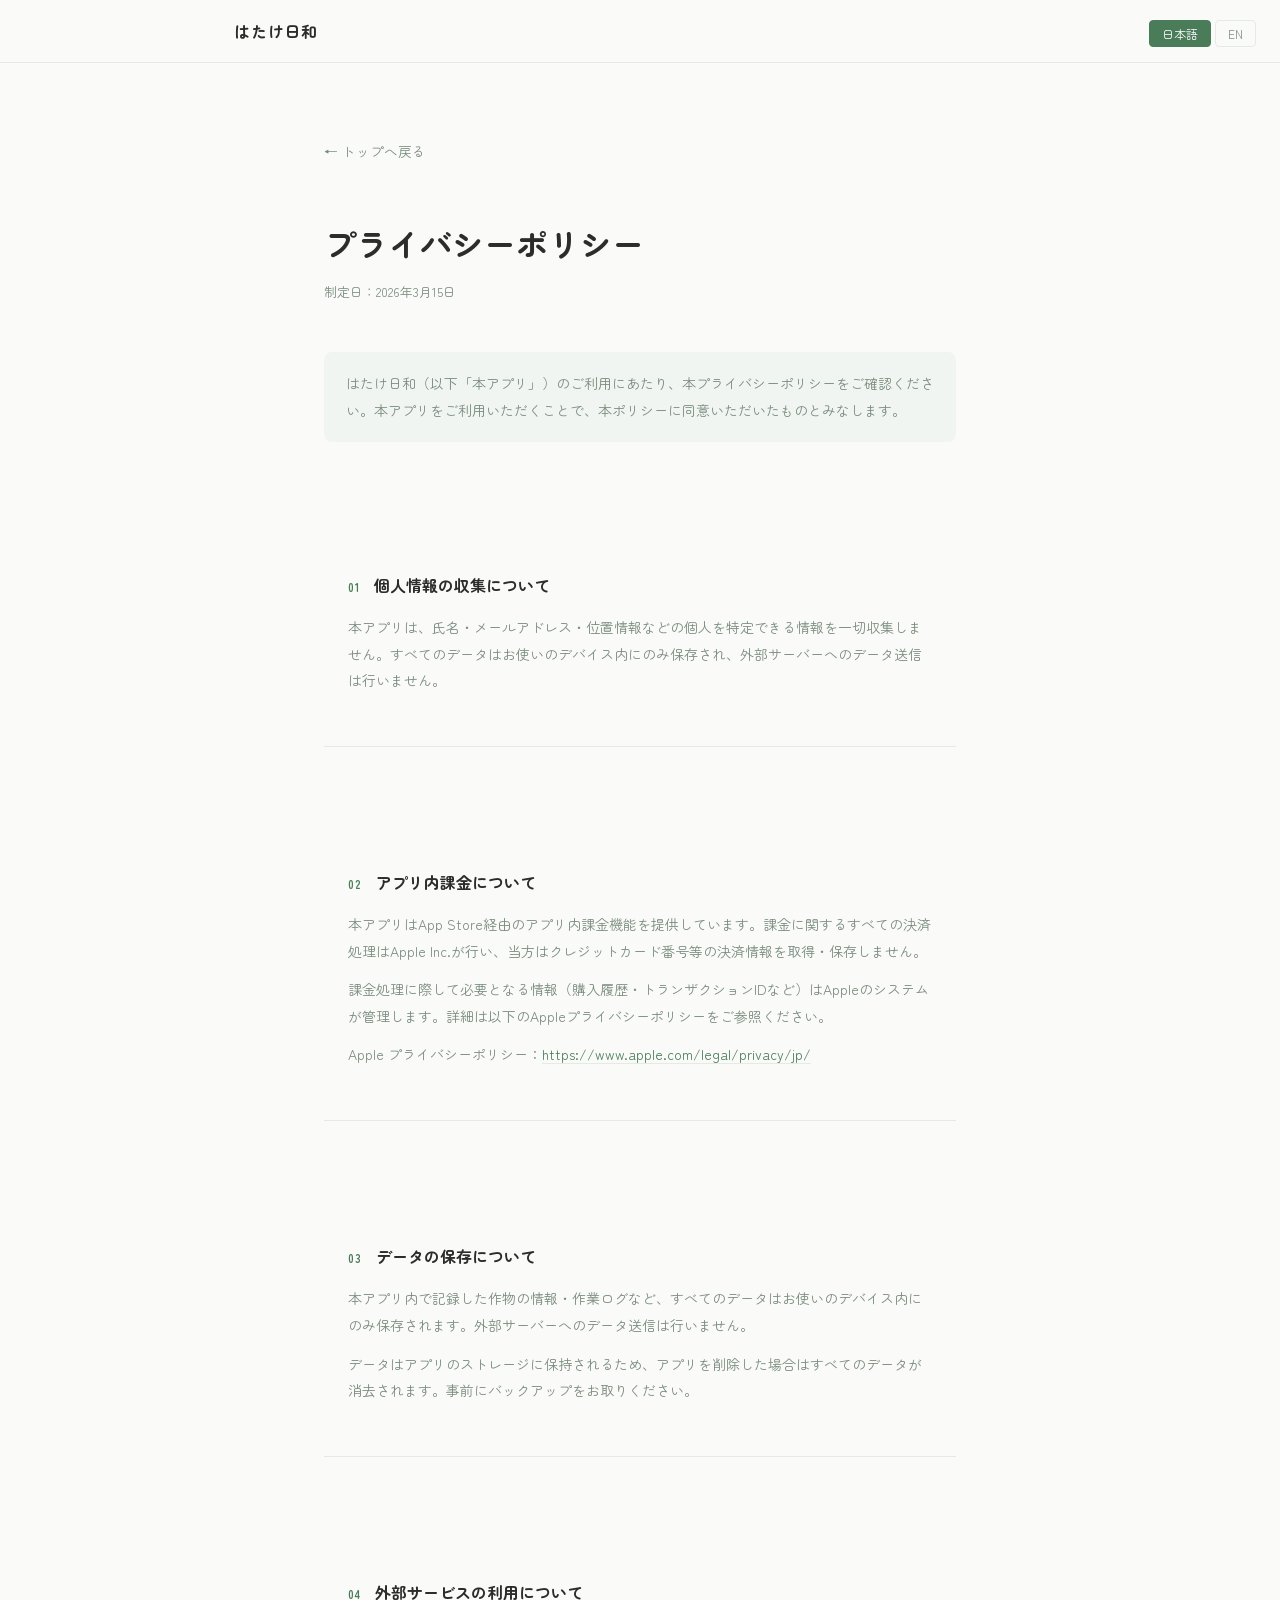
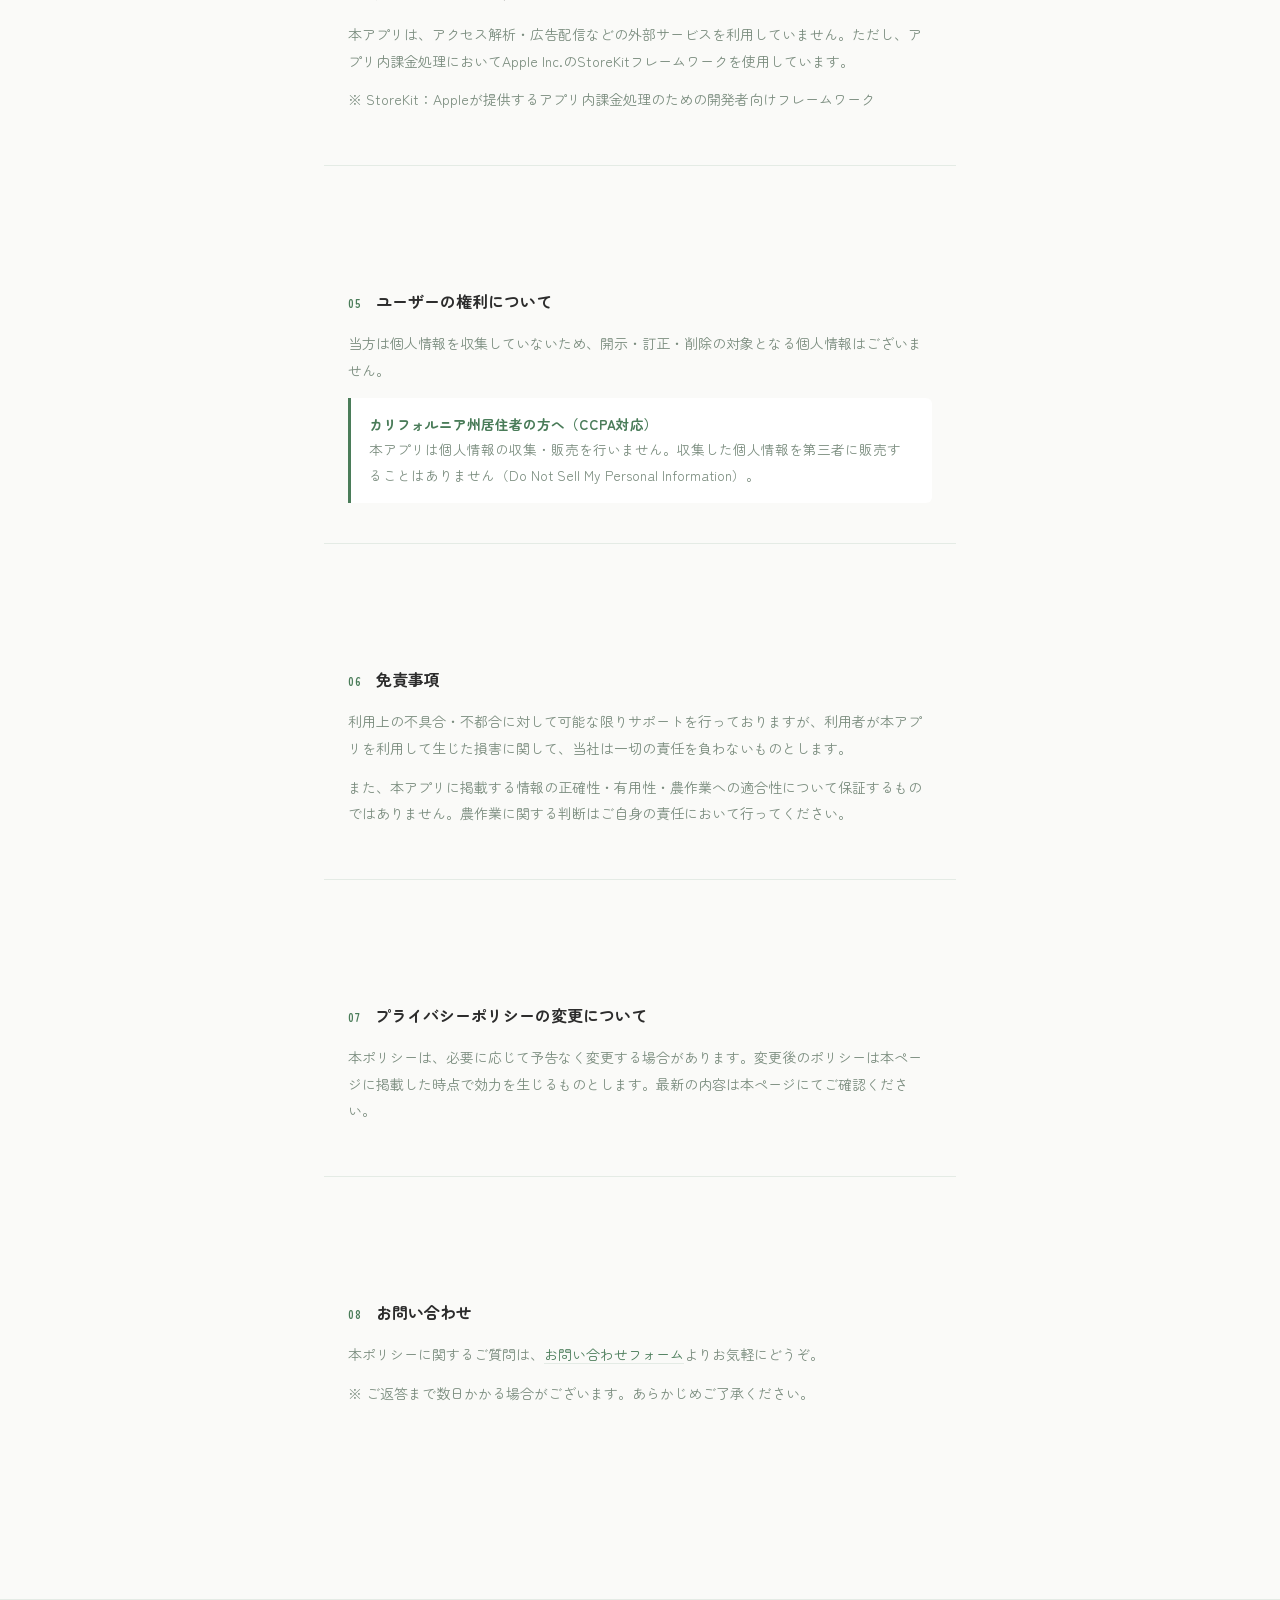
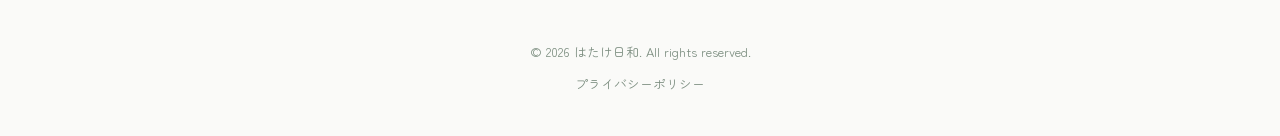
==== privacy.html @ 40521d2a "機能紹介セクションのラベルをFeaturesに変更、サイト全体リニューアル Co-Authored-By: Claude Sonnet 4.6 <noreply@anthropic.com>" ====
<!DOCTYPE html>
<html lang="ja">
<head>
  <meta charset="UTF-8">
  <meta name="viewport" content="width=device-width, initial-scale=1.0">
  <title>プライバシーポリシー — はたけ日和</title>
  <link rel="preconnect" href="https://fonts.googleapis.com">
  <link href="https://fonts.googleapis.com/css2?family=Zen+Maru+Gothic:wght@400;500;700&display=swap" rel="stylesheet">
  <link rel="stylesheet" href="src/style.css">
  <style>
    .privacy-container {
      max-width: 680px;
      margin: 0 auto;
      padding: 72px 24px 100px;
    }
    .privacy-back {
      display: inline-block;
      font-size: 0.85rem;
      color: var(--text-sub);
      text-decoration: none;
      margin-bottom: 48px;
      transition: color 0.2s;
    }
    .privacy-back:hover { color: var(--green); }
    .privacy-container h1 {
      font-size: clamp(1.5rem, 4vw, 2rem);
      font-weight: 700;
      color: var(--text-main);
      margin-bottom: 6px;
    }
    .privacy-date {
      font-size: 0.8rem;
      color: var(--text-sub);
      margin-bottom: 48px;
    }
    .intro-box {
      background: var(--green-pale);
      border-radius: 8px;
      padding: 18px 22px;
      font-size: 0.875rem;
      color: var(--text-sub);
      margin-bottom: 48px;
      line-height: 1.9;
    }
    .policy-section {
      margin-bottom: 40px;
      padding-bottom: 40px;
      border-bottom: 1px solid var(--border);
      opacity: 0;
      transform: translateY(12px);
      transition: opacity 0.4s ease, transform 0.4s ease;
    }
    .policy-section.visible {
      opacity: 1;
      transform: translateY(0);
    }
    .policy-section:last-child { border-bottom: none; }
    .section-header {
      display: flex;
      align-items: baseline;
      gap: 14px;
      margin-bottom: 14px;
    }
    .section-number {
      font-size: 0.7rem;
      font-weight: 700;
      letter-spacing: 0.1em;
      color: var(--green);
      flex-shrink: 0;
    }
    .section-heading {
      font-size: 1rem;
      font-weight: 700;
      color: var(--text-main);
    }
    .section-body p {
      font-size: 0.875rem;
      color: var(--text-sub);
      line-height: 1.9;
      margin-bottom: 12px;
    }
    .section-body p:last-child { margin-bottom: 0; }
    .note {
      font-size: 0.8rem;
      color: var(--text-sub);
      margin-top: 6px;
    }
    .ext-link {
      color: var(--green);
      text-decoration: underline;
      text-decoration-color: var(--border);
      text-underline-offset: 3px;
      word-break: break-all;
      transition: text-decoration-color 0.2s;
    }
    .ext-link:hover { text-decoration-color: var(--green); }
    .highlight-box {
      background: white;
      border-left: 3px solid var(--green);
      border-radius: 0 6px 6px 0;
      padding: 14px 18px;
      margin-top: 14px;
      font-size: 0.85rem;
      color: var(--text-sub);
      line-height: 1.9;
    }
    .highlight-box strong { color: var(--green); }
  </style>
</head>
<body class="lang-ja">

  <!-- 言語切替 -->
  <div class="lang-switcher">
    <button class="lang-btn active" onclick="setLang('ja')">日本語</button>
    <button class="lang-btn" onclick="setLang('en')">EN</button>
  </div>

  <!-- ナビゲーション -->
  <nav>
    <div class="nav-inner">
      <a href="index.html" class="nav-logo">はたけ日和</a>
    </div>
  </nav>

  <div class="privacy-container">
    <a href="index.html" class="privacy-back">
      <span class="ja">← トップへ戻る</span>
      <span class="en">← Back to Top</span>
    </a>

    <h1>
      <span class="ja">プライバシーポリシー</span>
      <span class="en">Privacy Policy</span>
    </h1>
    <p class="privacy-date">
      <span class="ja">制定日：2026年3月15日</span>
      <span class="en">Effective: March 15, 2026</span>
    </p>

    <div class="intro-box">
      <span class="ja">はたけ日和（以下「本アプリ」）のご利用にあたり、本プライバシーポリシーをご確認ください。本アプリをご利用いただくことで、本ポリシーに同意いただいたものとみなします。</span>
      <span class="en">Please read this Privacy Policy carefully before using Hatake Biyori ("the App"). By using the App, you agree to the terms of this Policy.</span>
    </div>

    <section class="policy-section">
      <div class="section-header">
        <span class="section-number">01</span>
        <h2 class="section-heading">
          <span class="ja">個人情報の収集について</span>
          <span class="en">Collection of Personal Information</span>
        </h2>
      </div>
      <div class="section-body">
        <p class="ja">本アプリは、氏名・メールアドレス・位置情報などの個人を特定できる情報を一切収集しません。すべてのデータはお使いのデバイス内にのみ保存され、外部サーバーへのデータ送信は行いません。</p>
        <p class="en">The App does not collect any personally identifiable information, including but not limited to your name, email address, or location data. All data you enter is stored solely on your device and is never transmitted to external servers.</p>
      </div>
    </section>

    <section class="policy-section">
      <div class="section-header">
        <span class="section-number">02</span>
        <h2 class="section-heading">
          <span class="ja">アプリ内課金について</span>
          <span class="en">In-App Purchases</span>
        </h2>
      </div>
      <div class="section-body">
        <p class="ja">本アプリはApp Store経由のアプリ内課金機能を提供しています。課金に関するすべての決済処理はApple Inc.が行い、当方はクレジットカード番号等の決済情報を取得・保存しません。</p>
        <p class="en">The App offers in-app purchases processed exclusively through Apple Inc. via the App Store. We do not collect, access, or store any payment information such as credit card numbers.</p>
        <p class="ja">課金処理に際して必要となる情報（購入履歴・トランザクションIDなど）はAppleのシステムが管理します。詳細は以下のAppleプライバシーポリシーをご参照ください。</p>
        <p class="en">All purchase data (e.g., purchase history, transaction IDs) is managed by Apple's systems. For more information, please refer to Apple's Privacy Policy:</p>
        <p class="note ja">Apple プライバシーポリシー：<a class="ext-link" href="https://www.apple.com/legal/privacy/jp/" target="_blank" rel="noopener noreferrer">https://www.apple.com/legal/privacy/jp/</a></p>
        <p class="note en"><a class="ext-link" href="https://www.apple.com/legal/privacy/en-ww/" target="_blank" rel="noopener noreferrer">https://www.apple.com/legal/privacy/en-ww/</a></p>
      </div>
    </section>

    <section class="policy-section">
      <div class="section-header">
        <span class="section-number">03</span>
        <h2 class="section-heading">
          <span class="ja">データの保存について</span>
          <span class="en">Data Storage</span>
        </h2>
      </div>
      <div class="section-body">
        <p class="ja">本アプリ内で記録した作物の情報・作業ログなど、すべてのデータはお使いのデバイス内にのみ保存されます。外部サーバーへのデータ送信は行いません。</p>
        <p class="en">All data recorded within the App, including crop information and work logs, is stored locally on your device only. No data is transmitted to or stored on external servers.</p>
        <p class="ja">データはアプリのストレージに保持されるため、アプリを削除した場合はすべてのデータが消去されます。事前にバックアップをお取りください。</p>
        <p class="en">Please note that uninstalling the App will permanently delete all stored data. We recommend backing up your data before uninstalling.</p>
      </div>
    </section>

    <section class="policy-section">
      <div class="section-header">
        <span class="section-number">04</span>
        <h2 class="section-heading">
          <span class="ja">外部サービスの利用について</span>
          <span class="en">Third-Party Services</span>
        </h2>
      </div>
      <div class="section-body">
        <p class="ja">本アプリは、アクセス解析・広告配信などの外部サービスを利用していません。ただし、アプリ内課金処理においてApple Inc.のStoreKitフレームワークを使用しています。</p>
        <p class="en">The App does not use any third-party analytics or advertising services. The App uses Apple's StoreKit framework solely for processing in-app purchases.</p>
        <p class="note ja">※ StoreKit：Appleが提供するアプリ内課金処理のための開発者向けフレームワーク</p>
        <p class="note en">* StoreKit: Apple's developer framework for handling in-app purchase transactions.</p>
      </div>
    </section>

    <section class="policy-section">
      <div class="section-header">
        <span class="section-number">05</span>
        <h2 class="section-heading">
          <span class="ja">ユーザーの権利について</span>
          <span class="en">Your Rights</span>
        </h2>
      </div>
      <div class="section-body">
        <p class="ja">当方は個人情報を収集していないため、開示・訂正・削除の対象となる個人情報はございません。</p>
        <p class="en">Since the App does not collect personal information, there is no personal data subject to access, correction, or deletion requests.</p>
        <div class="highlight-box">
          <strong class="ja">カリフォルニア州居住者の方へ（CCPA対応）</strong>
          <strong class="en">For California Residents (CCPA)</strong><br>
          <span class="ja">本アプリは個人情報の収集・販売を行いません。収集した個人情報を第三者に販売することはありません（Do Not Sell My Personal Information）。</span>
          <span class="en">The App does not collect or sell personal information. We do not sell your personal information to third parties (Do Not Sell My Personal Information).</span>
        </div>
      </div>
    </section>

    <section class="policy-section">
      <div class="section-header">
        <span class="section-number">06</span>
        <h2 class="section-heading">
          <span class="ja">免責事項</span>
          <span class="en">Disclaimer</span>
        </h2>
      </div>
      <div class="section-body">
        <p class="ja">利用上の不具合・不都合に対して可能な限りサポートを行っておりますが、利用者が本アプリを利用して生じた損害に関して、当社は一切の責任を負わないものとします。</p>
        <p class="en">While we strive to support users in resolving any issues or inconveniences with the App, we shall not be held liable for any damages arising from your use of the App.</p>
        <p class="ja">また、本アプリに掲載する情報の正確性・有用性・農作業への適合性について保証するものではありません。農作業に関する判断はご自身の責任において行ってください。</p>
        <p class="en">We make no warranties regarding the accuracy, usefulness, or suitability of the information provided in the App for agricultural purposes. All decisions regarding farm work should be made at your own discretion and responsibility.</p>
      </div>
    </section>

    <section class="policy-section">
      <div class="section-header">
        <span class="section-number">07</span>
        <h2 class="section-heading">
          <span class="ja">プライバシーポリシーの変更について</span>
          <span class="en">Changes to This Policy</span>
        </h2>
      </div>
      <div class="section-body">
        <p class="ja">本ポリシーは、必要に応じて予告なく変更する場合があります。変更後のポリシーは本ページに掲載した時点で効力を生じるものとします。最新の内容は本ページにてご確認ください。</p>
        <p class="en">We may update this Policy at any time without prior notice. Any changes will take effect upon posting to this page. We encourage you to review this page periodically for the latest information.</p>
      </div>
    </section>

    <section class="policy-section">
      <div class="section-header">
        <span class="section-number">08</span>
        <h2 class="section-heading">
          <span class="ja">お問い合わせ</span>
          <span class="en">Contact Us</span>
        </h2>
      </div>
      <div class="section-body">
        <p class="ja">本ポリシーに関するご質問は、<a class="ext-link" href="https://docs.google.com/forms/d/e/1FAIpQLSd4yqI40snKycwmUbcqbCMmJKkTAy4T33C1d7pGYX413HEjDw/viewform?usp=header" target="_blank" rel="noopener noreferrer">お問い合わせフォーム</a>よりお気軽にどうぞ。</p>
        <p class="en">If you have any questions about this Policy, please feel free to reach out via our <a class="ext-link" href="https://docs.google.com/forms/d/e/1FAIpQLSd4yqI40snKycwmUbcqbCMmJKkTAy4T33C1d7pGYX413HEjDw/viewform?usp=header" target="_blank" rel="noopener noreferrer">contact form</a>.</p>
        <p class="note ja">※ ご返答まで数日かかる場合がございます。あらかじめご了承ください。</p>
        <p class="note en">* Please note that it may take a few days to respond to your inquiry.</p>
      </div>
    </section>
  </div>

  <!-- フッター -->
  <footer>
    <p>© 2026 はたけ日和. All rights reserved.</p>
    <p style="margin-top: 8px;"><a href="privacy.html" class="footer-link">プライバシーポリシー</a></p>
  </footer>

  <script src="src/script.js"></script>
  <script>
    const observer = new IntersectionObserver((entries) => {
      entries.forEach(entry => {
        if (entry.isIntersecting) {
          entry.target.classList.add('visible');
          observer.unobserve(entry.target);
        }
      });
    }, { threshold: 0.1 });
    document.querySelectorAll('.policy-section').forEach(s => observer.observe(s));
  </script>

</body>
</html>
---- src/style.css ----
/* ===== CSS変数 ===== */
:root {
  --green:      #4a7c59;
  --green-pale: #f0f5f1;
  --cream:      #fafaf8;
  --text-main:  #2c2c2c;
  --text-sub:   #7a8c7e;
  --border:     #e4ebe5;
}

/* ===== リセット・ベース ===== */
*, *::before, *::after { box-sizing: border-box; margin: 0; padding: 0; }
html { scroll-behavior: smooth; }
body {
  font-family: 'Zen Maru Gothic', sans-serif;
  background: var(--cream);
  color: var(--text-main);
  line-height: 1.9;
}

/* ===== 言語切替ボタン ===== */
.lang-switcher {
  position: fixed;
  top: 20px; right: 24px;
  z-index: 100;
  display: flex;
  gap: 4px;
}
.lang-btn {
  padding: 4px 12px;
  border-radius: 4px;
  border: 1px solid var(--border);
  background: var(--cream);
  color: var(--text-sub);
  font-size: 0.75rem;
  font-family: 'Zen Maru Gothic', sans-serif;
  cursor: pointer;
  transition: all 0.2s;
}
.lang-btn.active, .lang-btn:hover {
  background: var(--green);
  border-color: var(--green);
  color: white;
}

/* ===== ナビゲーション ===== */
nav {
  position: sticky;
  top: 0;
  background: rgba(250,250,248,0.95);
  backdrop-filter: blur(8px);
  border-bottom: 1px solid var(--border);
  z-index: 50;
}
.nav-inner {
  max-width: 860px;
  margin: 0 auto;
  padding: 16px 24px;
  display: flex;
  align-items: center;
}
.nav-logo {
  font-size: 1rem;
  font-weight: 700;
  color: var(--text-main);
  text-decoration: none;
  letter-spacing: 0.05em;
}
.nav-links {
  display: flex;
  gap: 28px;
  list-style: none;
  margin-left: auto;
}
.nav-links a {
  text-decoration: none;
  color: var(--text-sub);
  font-size: 0.85rem;
  transition: color 0.2s;
}
.nav-links a:hover {
  color: var(--green);
}

/* ===== ヒーロー ===== */
.hero {
  padding: 100px 24px 88px;
  text-align: center;
}
.hero-icon {
  width: 80px;
  height: 80px;
  margin: 0 auto 32px;
}
.hero-icon img {
  width: 100%;
  height: 100%;
  object-fit: contain;
}
.hero h1 {
  font-size: clamp(2rem, 5vw, 2.8rem);
  font-weight: 700;
  color: var(--text-main);
  letter-spacing: 0.04em;
  margin-bottom: 12px;
}
.hero-tagline {
  font-size: 1rem;
  color: var(--text-sub);
  font-weight: 400;
  margin-bottom: 32px;
}
.appstore-btn {
  display: inline-block;
  margin-top: 4px;
}
.appstore-btn img {
  height: 44px;
  opacity: 1;
  transition: opacity 0.2s;
}
.appstore-btn:hover img {
  opacity: 0.75;
}

/* ===== セクション共通 ===== */
section {
  max-width: 860px;
  margin: 0 auto;
  padding: 80px 24px;
}
.section-label {
  font-size: 0.7rem;
  font-weight: 500;
  letter-spacing: 0.2em;
  text-transform: uppercase;
  color: var(--green);
  margin-bottom: 10px;
}
.section-title {
  font-size: clamp(1.4rem, 3vw, 1.9rem);
  font-weight: 700;
  color: var(--text-main);
  margin-bottom: 48px;
}
hr.section-divider {
  border: none;
  border-top: 1px solid var(--border);
  max-width: 860px;
  margin: 0 auto;
}

/* ===== ステップカード ===== */
.steps-grid {
  display: grid;
  grid-template-columns: repeat(auto-fill, minmax(240px, 1fr));
  gap: 16px;
}
.step-card {
  background: white;
  border-radius: 12px;
  padding: 32px 28px;
  box-shadow: 0 2px 12px rgba(0,0,0,0.05);
  transition: box-shadow 0.2s, transform 0.2s;
}
.step-card:hover {
  box-shadow: 0 6px 24px rgba(0,0,0,0.08);
  transform: translateY(-2px);
}
.step-num {
  font-size: 0.7rem;
  font-weight: 700;
  letter-spacing: 0.12em;
  color: var(--green);
  margin-bottom: 16px;
}
.step-card h3 {
  font-size: 1rem;
  font-weight: 700;
  color: var(--text-main);
  margin-bottom: 10px;
}
.step-card p {
  font-size: 0.875rem;
  color: var(--text-sub);
  line-height: 1.8;
}

/* スクリーンショットプレースホルダー */
.screenshot-note {
  background: var(--green-pale);
  border-radius: 12px;
  padding: 40px;
  text-align: center;
  color: var(--text-sub);
  font-size: 0.875rem;
  margin-top: 40px;
}
.screenshot-note strong {
  display: block;
  font-size: 0.95rem;
  color: var(--text-main);
  margin-bottom: 8px;
}

/* ===== Q&A ===== */
#qa { background: transparent; border-radius: 0; }
.qa-list {
  display: flex;
  flex-direction: column;
  gap: 1px;
  border-top: 1px solid var(--border);
}
.qa-item {
  background: transparent;
  border-radius: 0;
  border: none;
  border-bottom: 1px solid var(--border);
  overflow: hidden;
}
.qa-question {
  width: 100%;
  text-align: left;
  background: none;
  border: none;
  padding: 20px 0;
  font-family: 'Zen Maru Gothic', sans-serif;
  font-size: 0.95rem;
  font-weight: 500;
  color: var(--text-main);
  cursor: pointer;
  display: flex;
  justify-content: space-between;
  align-items: center;
  gap: 16px;
}
.qa-question::after {
  content: '+';
  font-size: 1.2rem;
  color: var(--text-sub);
  line-height: 1;
  flex-shrink: 0;
  transition: transform 0.25s;
}
.qa-item.open .qa-question::after {
  transform: rotate(45deg);
}
.qa-answer {
  max-height: 0;
  overflow: hidden;
  transition: max-height 0.3s ease, padding 0.3s;
  font-size: 0.875rem;
  color: var(--text-sub);
  padding: 0;
}
.qa-item.open .qa-answer {
  max-height: 300px;
  padding: 0 0 20px;
}

/* ===== 問い合わせ ===== */
.contact-box {
  background: var(--green-pale);
  border-radius: 16px;
  padding: 64px 40px;
  text-align: center;
}
.contact-box .section-label { color: var(--green); }
.contact-box .section-title { color: var(--text-main); margin-bottom: 12px; }
.contact-box p {
  font-size: 0.9rem;
  color: var(--text-sub);
  margin-bottom: 36px;
}
.contact-btn {
  display: inline-block;
  background: var(--green);
  color: white;
  font-family: 'Zen Maru Gothic', sans-serif;
  font-weight: 500;
  font-size: 0.9rem;
  padding: 12px 36px;
  border-radius: 6px;
  text-decoration: none;
  transition: opacity 0.2s;
}
.contact-btn:hover {
  opacity: 0.85;
}

/* ===== フッター ===== */
footer {
  text-align: center;
  padding: 40px 24px;
  font-size: 0.8rem;
  color: var(--text-sub);
  border-top: 1px solid var(--border);
}
.footer-link {
  color: var(--text-sub);
  font-size: 0.8rem;
  text-decoration: none;
}
.footer-link:hover { color: var(--green); }

/* ===== 言語切替：非表示クラス ===== */
.ja, .en { transition: opacity 0.2s; }
body.lang-en .ja { display: none; }
body.lang-ja .en { display: none; }

/* ===== レスポンシブ ===== */
@media (max-width: 600px) {
  .nav-links { gap: 16px; }
  .contact-box { padding: 40px 20px; }
}
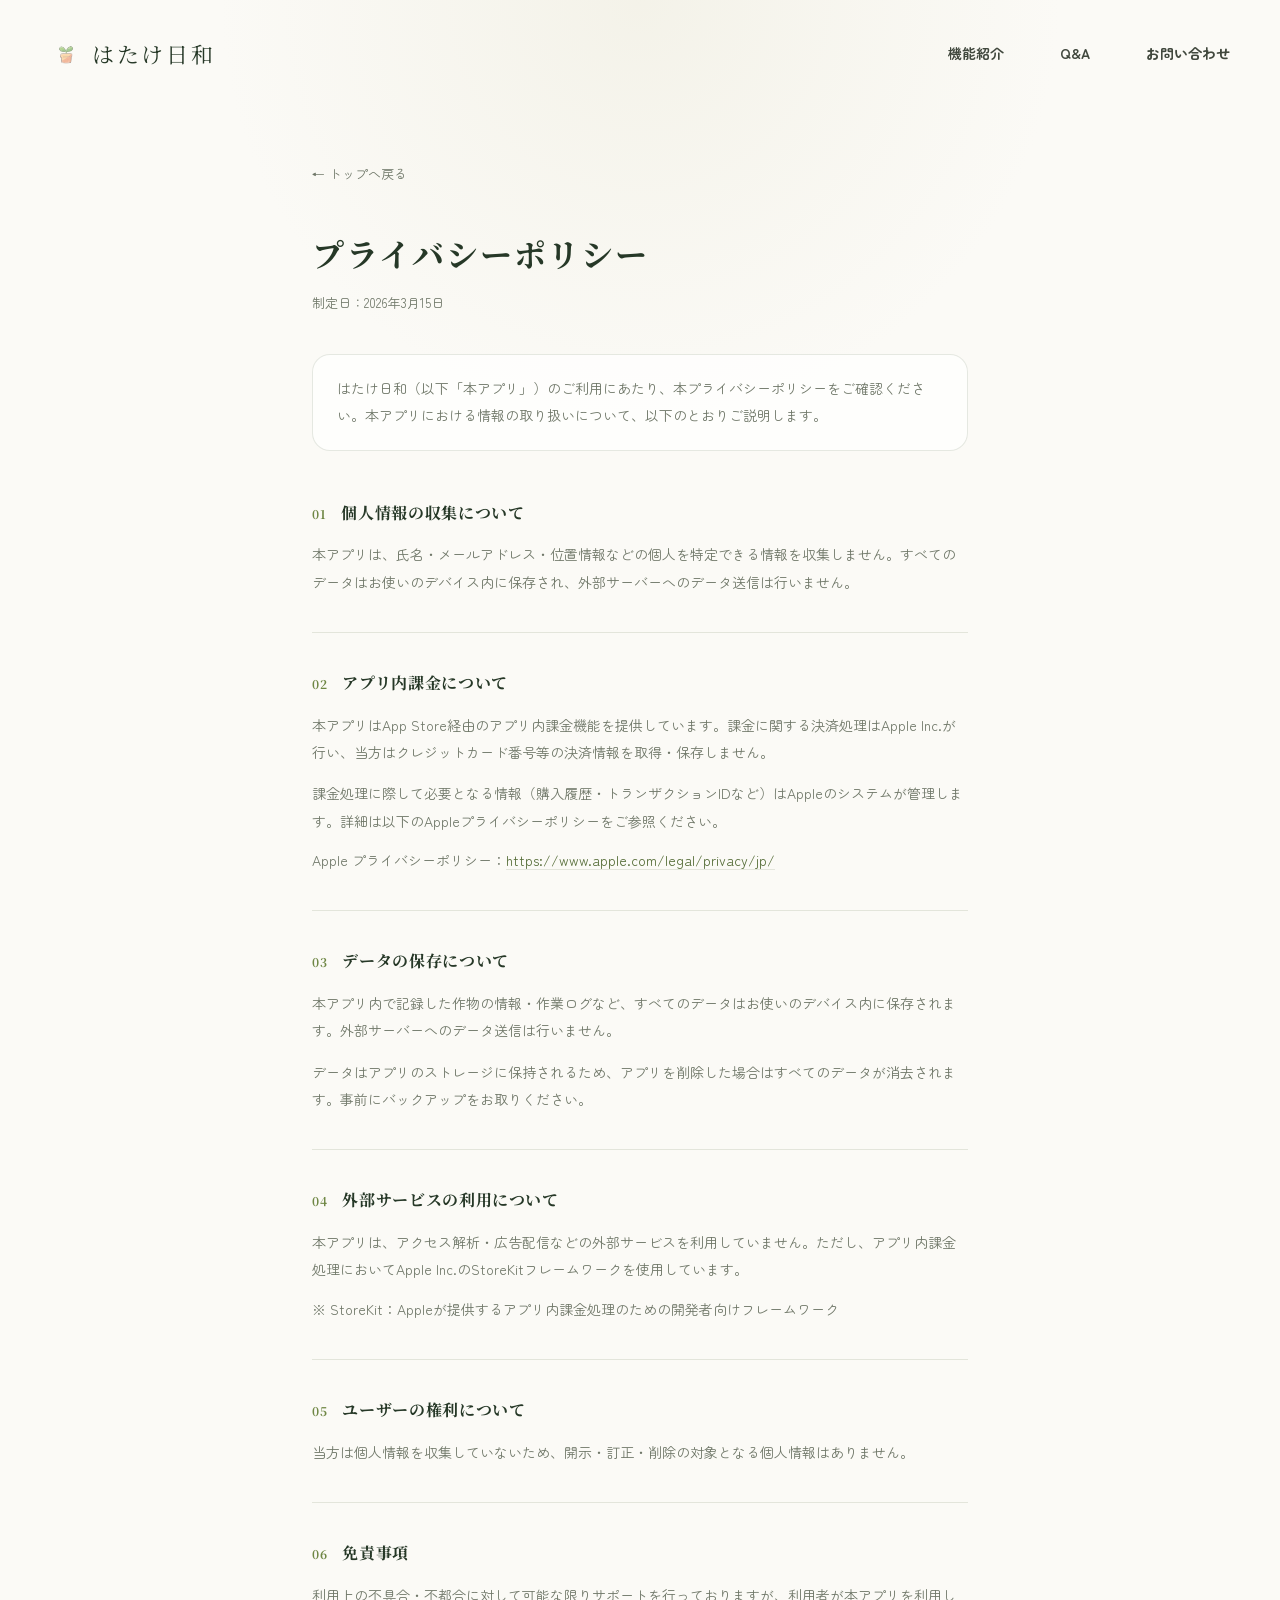
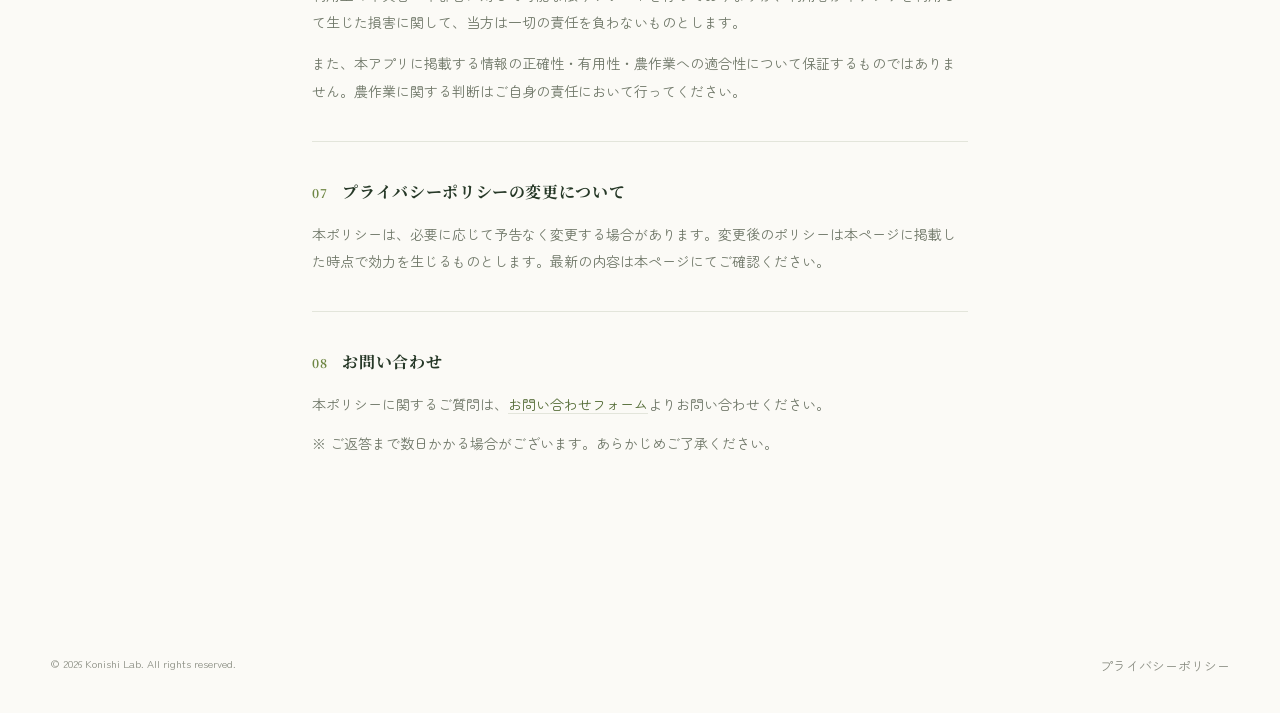
==== commit 242c6af8: "Redesign landing page with new layout - ヒーローを2カラム構成に刷新（テキスト中央揃え、新しい収穫写真） - 4つの角にふんわり色のにじみ装飾を配置 - 機能紹" ====
--- a/privacy.html
+++ b/privacy.html
@@ -5,47 +5,52 @@
   <meta name="viewport" content="width=device-width, initial-scale=1.0">
   <title>プライバシーポリシー — はたけ日和</title>
   <link rel="preconnect" href="https://fonts.googleapis.com">
-  <link href="https://fonts.googleapis.com/css2?family=Zen+Maru+Gothic:wght@400;500;700&display=swap" rel="stylesheet">
+  <link rel="preconnect" href="https://fonts.gstatic.com" crossorigin>
+  <link href="https://fonts.googleapis.com/css2?family=Noto+Serif+JP:wght@500;700&family=Zen+Maru+Gothic:wght@400;500;700&display=swap" rel="stylesheet">
   <link rel="stylesheet" href="src/style.css">
   <style>
     .privacy-container {
-      max-width: 680px;
+      max-width: 720px;
       margin: 0 auto;
-      padding: 72px 24px 100px;
+      padding: 64px 32px 96px;
     }
     .privacy-back {
       display: inline-block;
-      font-size: 0.85rem;
-      color: var(--text-sub);
+      font-size: 13px;
+      color: var(--color-muted);
       text-decoration: none;
+      margin-bottom: 40px;
+      transition: color 0.2s;
+    }
+    .privacy-back:hover { color: var(--color-primary); }
+
+    .privacy-container h1 {
+      font-family: var(--font-serif);
+      font-size: clamp(24px, 4vw, 32px);
+      font-weight: 700;
+      color: var(--color-text);
+      letter-spacing: 0.06em;
+      margin: 0 0 8px;
+    }
+    .privacy-date {
+      font-size: 13px;
+      color: var(--color-muted);
+      margin: 0 0 40px;
+    }
+    .intro-box {
+      background: rgba(255, 255, 255, 0.7);
+      border: 1px solid var(--color-border);
+      border-radius: var(--radius-md);
+      padding: 20px 24px;
+      font-size: 14px;
+      color: var(--color-muted);
       margin-bottom: 48px;
-      transition: color 0.2s;
-    }
-    .privacy-back:hover { color: var(--green); }
-    .privacy-container h1 {
-      font-size: clamp(1.5rem, 4vw, 2rem);
-      font-weight: 700;
-      color: var(--text-main);
-      margin-bottom: 6px;
-    }
-    .privacy-date {
-      font-size: 0.8rem;
-      color: var(--text-sub);
-      margin-bottom: 48px;
-    }
-    .intro-box {
-      background: var(--green-pale);
-      border-radius: 8px;
-      padding: 18px 22px;
-      font-size: 0.875rem;
-      color: var(--text-sub);
-      margin-bottom: 48px;
-      line-height: 1.9;
+      line-height: 1.95;
     }
     .policy-section {
-      margin-bottom: 40px;
-      padding-bottom: 40px;
-      border-bottom: 1px solid var(--border);
+      margin-bottom: 36px;
+      padding-bottom: 36px;
+      border-bottom: 1px solid var(--color-border);
       opacity: 0;
       transform: translateY(12px);
       transition: opacity 0.4s ease, transform 0.4s ease;
@@ -55,231 +60,175 @@
       transform: translateY(0);
     }
     .policy-section:last-child { border-bottom: none; }
-    .section-header {
+    .policy-section .section-header {
       display: flex;
       align-items: baseline;
       gap: 14px;
       margin-bottom: 14px;
-    }
-    .section-number {
-      font-size: 0.7rem;
+      text-align: left;
+    }
+    .policy-section .section-number {
+      font-family: var(--font-serif);
+      font-size: 12px;
       font-weight: 700;
       letter-spacing: 0.1em;
-      color: var(--green);
+      color: var(--color-primary);
       flex-shrink: 0;
     }
-    .section-heading {
-      font-size: 1rem;
+    .policy-section .section-heading {
+      font-family: var(--font-serif);
+      font-size: 16px;
       font-weight: 700;
-      color: var(--text-main);
+      color: var(--color-text);
+      letter-spacing: 0.04em;
+      margin: 0;
     }
     .section-body p {
-      font-size: 0.875rem;
-      color: var(--text-sub);
-      line-height: 1.9;
+      font-size: 14px;
+      color: var(--color-muted);
+      line-height: 1.95;
       margin-bottom: 12px;
     }
     .section-body p:last-child { margin-bottom: 0; }
     .note {
-      font-size: 0.8rem;
-      color: var(--text-sub);
+      font-size: 12.5px;
+      color: var(--color-muted);
       margin-top: 6px;
     }
     .ext-link {
-      color: var(--green);
+      color: var(--color-primary-dark);
       text-decoration: underline;
-      text-decoration-color: var(--border);
+      text-decoration-color: var(--color-border);
       text-underline-offset: 3px;
       word-break: break-all;
       transition: text-decoration-color 0.2s;
     }
-    .ext-link:hover { text-decoration-color: var(--green); }
-    .highlight-box {
-      background: white;
-      border-left: 3px solid var(--green);
-      border-radius: 0 6px 6px 0;
-      padding: 14px 18px;
-      margin-top: 14px;
-      font-size: 0.85rem;
-      color: var(--text-sub);
-      line-height: 1.9;
-    }
-    .highlight-box strong { color: var(--green); }
+    .ext-link:hover { text-decoration-color: var(--color-primary); }
   </style>
 </head>
-<body class="lang-ja">
-
-  <!-- 言語切替 -->
-  <div class="lang-switcher">
-    <button class="lang-btn active" onclick="setLang('ja')">日本語</button>
-    <button class="lang-btn" onclick="setLang('en')">EN</button>
-  </div>
-
-  <!-- ナビゲーション -->
-  <nav>
-    <div class="nav-inner">
-      <a href="index.html" class="nav-logo">はたけ日和</a>
+<body>
+
+  <header class="site-header">
+    <div class="header-inner">
+      <a href="index.html" class="logo">
+        <span class="logo-icon">
+          <img src="images/icon.png" alt="">
+        </span>
+        <span>はたけ日和</span>
+      </a>
+
+      <nav class="nav">
+        <a href="index.html#features">機能紹介</a>
+        <a href="index.html#faq">Q&amp;A</a>
+        <a href="index.html#contact">お問い合わせ</a>
+      </nav>
     </div>
-  </nav>
-
-  <div class="privacy-container">
-    <a href="index.html" class="privacy-back">
-      <span class="ja">← トップへ戻る</span>
-      <span class="en">← Back to Top</span>
-    </a>
-
-    <h1>
-      <span class="ja">プライバシーポリシー</span>
-      <span class="en">Privacy Policy</span>
-    </h1>
-    <p class="privacy-date">
-      <span class="ja">制定日：2026年3月15日</span>
-      <span class="en">Effective: March 15, 2026</span>
-    </p>
+  </header>
+
+  <main class="privacy-container">
+    <a href="index.html" class="privacy-back">← トップへ戻る</a>
+
+    <h1>プライバシーポリシー</h1>
+    <p class="privacy-date">制定日：2026年3月15日</p>
 
     <div class="intro-box">
-      <span class="ja">はたけ日和（以下「本アプリ」）のご利用にあたり、本プライバシーポリシーをご確認ください。本アプリをご利用いただくことで、本ポリシーに同意いただいたものとみなします。</span>
-      <span class="en">Please read this Privacy Policy carefully before using Hatake Biyori ("the App"). By using the App, you agree to the terms of this Policy.</span>
+      はたけ日和（以下「本アプリ」）のご利用にあたり、本プライバシーポリシーをご確認ください。本アプリにおける情報の取り扱いについて、以下のとおりご説明します。
     </div>
 
     <section class="policy-section">
       <div class="section-header">
         <span class="section-number">01</span>
-        <h2 class="section-heading">
-          <span class="ja">個人情報の収集について</span>
-          <span class="en">Collection of Personal Information</span>
-        </h2>
-      </div>
-      <div class="section-body">
-        <p class="ja">本アプリは、氏名・メールアドレス・位置情報などの個人を特定できる情報を一切収集しません。すべてのデータはお使いのデバイス内にのみ保存され、外部サーバーへのデータ送信は行いません。</p>
-        <p class="en">The App does not collect any personally identifiable information, including but not limited to your name, email address, or location data. All data you enter is stored solely on your device and is never transmitted to external servers.</p>
+        <h2 class="section-heading">個人情報の収集について</h2>
+      </div>
+      <div class="section-body">
+        <p>本アプリは、氏名・メールアドレス・位置情報などの個人を特定できる情報を収集しません。すべてのデータはお使いのデバイス内に保存され、外部サーバーへのデータ送信は行いません。</p>
       </div>
     </section>
 
     <section class="policy-section">
       <div class="section-header">
         <span class="section-number">02</span>
-        <h2 class="section-heading">
-          <span class="ja">アプリ内課金について</span>
-          <span class="en">In-App Purchases</span>
-        </h2>
-      </div>
-      <div class="section-body">
-        <p class="ja">本アプリはApp Store経由のアプリ内課金機能を提供しています。課金に関するすべての決済処理はApple Inc.が行い、当方はクレジットカード番号等の決済情報を取得・保存しません。</p>
-        <p class="en">The App offers in-app purchases processed exclusively through Apple Inc. via the App Store. We do not collect, access, or store any payment information such as credit card numbers.</p>
-        <p class="ja">課金処理に際して必要となる情報（購入履歴・トランザクションIDなど）はAppleのシステムが管理します。詳細は以下のAppleプライバシーポリシーをご参照ください。</p>
-        <p class="en">All purchase data (e.g., purchase history, transaction IDs) is managed by Apple's systems. For more information, please refer to Apple's Privacy Policy:</p>
-        <p class="note ja">Apple プライバシーポリシー：<a class="ext-link" href="https://www.apple.com/legal/privacy/jp/" target="_blank" rel="noopener noreferrer">https://www.apple.com/legal/privacy/jp/</a></p>
-        <p class="note en"><a class="ext-link" href="https://www.apple.com/legal/privacy/en-ww/" target="_blank" rel="noopener noreferrer">https://www.apple.com/legal/privacy/en-ww/</a></p>
+        <h2 class="section-heading">アプリ内課金について</h2>
+      </div>
+      <div class="section-body">
+        <p>本アプリはApp Store経由のアプリ内課金機能を提供しています。課金に関する決済処理はApple Inc.が行い、当方はクレジットカード番号等の決済情報を取得・保存しません。</p>
+        <p>課金処理に際して必要となる情報（購入履歴・トランザクションIDなど）はAppleのシステムが管理します。詳細は以下のAppleプライバシーポリシーをご参照ください。</p>
+        <p class="note">Apple プライバシーポリシー：<a class="ext-link" href="https://www.apple.com/legal/privacy/jp/" target="_blank" rel="noopener noreferrer">https://www.apple.com/legal/privacy/jp/</a></p>
       </div>
     </section>
 
     <section class="policy-section">
       <div class="section-header">
         <span class="section-number">03</span>
-        <h2 class="section-heading">
-          <span class="ja">データの保存について</span>
-          <span class="en">Data Storage</span>
-        </h2>
-      </div>
-      <div class="section-body">
-        <p class="ja">本アプリ内で記録した作物の情報・作業ログなど、すべてのデータはお使いのデバイス内にのみ保存されます。外部サーバーへのデータ送信は行いません。</p>
-        <p class="en">All data recorded within the App, including crop information and work logs, is stored locally on your device only. No data is transmitted to or stored on external servers.</p>
-        <p class="ja">データはアプリのストレージに保持されるため、アプリを削除した場合はすべてのデータが消去されます。事前にバックアップをお取りください。</p>
-        <p class="en">Please note that uninstalling the App will permanently delete all stored data. We recommend backing up your data before uninstalling.</p>
+        <h2 class="section-heading">データの保存について</h2>
+      </div>
+      <div class="section-body">
+        <p>本アプリ内で記録した作物の情報・作業ログなど、すべてのデータはお使いのデバイス内に保存されます。外部サーバーへのデータ送信は行いません。</p>
+        <p>データはアプリのストレージに保持されるため、アプリを削除した場合はすべてのデータが消去されます。事前にバックアップをお取りください。</p>
       </div>
     </section>
 
     <section class="policy-section">
       <div class="section-header">
         <span class="section-number">04</span>
-        <h2 class="section-heading">
-          <span class="ja">外部サービスの利用について</span>
-          <span class="en">Third-Party Services</span>
-        </h2>
-      </div>
-      <div class="section-body">
-        <p class="ja">本アプリは、アクセス解析・広告配信などの外部サービスを利用していません。ただし、アプリ内課金処理においてApple Inc.のStoreKitフレームワークを使用しています。</p>
-        <p class="en">The App does not use any third-party analytics or advertising services. The App uses Apple's StoreKit framework solely for processing in-app purchases.</p>
-        <p class="note ja">※ StoreKit：Appleが提供するアプリ内課金処理のための開発者向けフレームワーク</p>
-        <p class="note en">* StoreKit: Apple's developer framework for handling in-app purchase transactions.</p>
+        <h2 class="section-heading">外部サービスの利用について</h2>
+      </div>
+      <div class="section-body">
+        <p>本アプリは、アクセス解析・広告配信などの外部サービスを利用していません。ただし、アプリ内課金処理においてApple Inc.のStoreKitフレームワークを使用しています。</p>
+        <p class="note">※ StoreKit：Appleが提供するアプリ内課金処理のための開発者向けフレームワーク</p>
       </div>
     </section>
 
     <section class="policy-section">
       <div class="section-header">
         <span class="section-number">05</span>
-        <h2 class="section-heading">
-          <span class="ja">ユーザーの権利について</span>
-          <span class="en">Your Rights</span>
-        </h2>
-      </div>
-      <div class="section-body">
-        <p class="ja">当方は個人情報を収集していないため、開示・訂正・削除の対象となる個人情報はございません。</p>
-        <p class="en">Since the App does not collect personal information, there is no personal data subject to access, correction, or deletion requests.</p>
-        <div class="highlight-box">
-          <strong class="ja">カリフォルニア州居住者の方へ（CCPA対応）</strong>
-          <strong class="en">For California Residents (CCPA)</strong><br>
-          <span class="ja">本アプリは個人情報の収集・販売を行いません。収集した個人情報を第三者に販売することはありません（Do Not Sell My Personal Information）。</span>
-          <span class="en">The App does not collect or sell personal information. We do not sell your personal information to third parties (Do Not Sell My Personal Information).</span>
-        </div>
+        <h2 class="section-heading">ユーザーの権利について</h2>
+      </div>
+      <div class="section-body">
+        <p>当方は個人情報を収集していないため、開示・訂正・削除の対象となる個人情報はありません。</p>
       </div>
     </section>
 
     <section class="policy-section">
       <div class="section-header">
         <span class="section-number">06</span>
-        <h2 class="section-heading">
-          <span class="ja">免責事項</span>
-          <span class="en">Disclaimer</span>
-        </h2>
-      </div>
-      <div class="section-body">
-        <p class="ja">利用上の不具合・不都合に対して可能な限りサポートを行っておりますが、利用者が本アプリを利用して生じた損害に関して、当社は一切の責任を負わないものとします。</p>
-        <p class="en">While we strive to support users in resolving any issues or inconveniences with the App, we shall not be held liable for any damages arising from your use of the App.</p>
-        <p class="ja">また、本アプリに掲載する情報の正確性・有用性・農作業への適合性について保証するものではありません。農作業に関する判断はご自身の責任において行ってください。</p>
-        <p class="en">We make no warranties regarding the accuracy, usefulness, or suitability of the information provided in the App for agricultural purposes. All decisions regarding farm work should be made at your own discretion and responsibility.</p>
+        <h2 class="section-heading">免責事項</h2>
+      </div>
+      <div class="section-body">
+        <p>利用上の不具合・不都合に対して可能な限りサポートを行っておりますが、利用者が本アプリを利用して生じた損害に関して、当方は一切の責任を負わないものとします。</p>
+        <p>また、本アプリに掲載する情報の正確性・有用性・農作業への適合性について保証するものではありません。農作業に関する判断はご自身の責任において行ってください。</p>
       </div>
     </section>
 
     <section class="policy-section">
       <div class="section-header">
         <span class="section-number">07</span>
-        <h2 class="section-heading">
-          <span class="ja">プライバシーポリシーの変更について</span>
-          <span class="en">Changes to This Policy</span>
-        </h2>
-      </div>
-      <div class="section-body">
-        <p class="ja">本ポリシーは、必要に応じて予告なく変更する場合があります。変更後のポリシーは本ページに掲載した時点で効力を生じるものとします。最新の内容は本ページにてご確認ください。</p>
-        <p class="en">We may update this Policy at any time without prior notice. Any changes will take effect upon posting to this page. We encourage you to review this page periodically for the latest information.</p>
+        <h2 class="section-heading">プライバシーポリシーの変更について</h2>
+      </div>
+      <div class="section-body">
+        <p>本ポリシーは、必要に応じて予告なく変更する場合があります。変更後のポリシーは本ページに掲載した時点で効力を生じるものとします。最新の内容は本ページにてご確認ください。</p>
       </div>
     </section>
 
     <section class="policy-section">
       <div class="section-header">
         <span class="section-number">08</span>
-        <h2 class="section-heading">
-          <span class="ja">お問い合わせ</span>
-          <span class="en">Contact Us</span>
-        </h2>
-      </div>
-      <div class="section-body">
-        <p class="ja">本ポリシーに関するご質問は、<a class="ext-link" href="https://docs.google.com/forms/d/e/1FAIpQLSd4yqI40snKycwmUbcqbCMmJKkTAy4T33C1d7pGYX413HEjDw/viewform?usp=header" target="_blank" rel="noopener noreferrer">お問い合わせフォーム</a>よりお気軽にどうぞ。</p>
-        <p class="en">If you have any questions about this Policy, please feel free to reach out via our <a class="ext-link" href="https://docs.google.com/forms/d/e/1FAIpQLSd4yqI40snKycwmUbcqbCMmJKkTAy4T33C1d7pGYX413HEjDw/viewform?usp=header" target="_blank" rel="noopener noreferrer">contact form</a>.</p>
-        <p class="note ja">※ ご返答まで数日かかる場合がございます。あらかじめご了承ください。</p>
-        <p class="note en">* Please note that it may take a few days to respond to your inquiry.</p>
-      </div>
-    </section>
-  </div>
-
-  <!-- フッター -->
-  <footer>
-    <p>© 2026 はたけ日和. All rights reserved.</p>
-    <p style="margin-top: 8px;"><a href="privacy.html" class="footer-link">プライバシーポリシー</a></p>
+        <h2 class="section-heading">お問い合わせ</h2>
+      </div>
+      <div class="section-body">
+        <p>本ポリシーに関するご質問は、<a class="ext-link" href="https://docs.google.com/forms/d/e/1FAIpQLSd4yqI40snKycwmUbcqbCMmJKkTAy4T33C1d7pGYX413HEjDw/viewform?usp=header" target="_blank" rel="noopener noreferrer">お問い合わせフォーム</a>よりお問い合わせください。</p>
+        <p class="note">※ ご返答まで数日かかる場合がございます。あらかじめご了承ください。</p>
+      </div>
+    </section>
+  </main>
+
+  <footer class="site-footer">
+    <div class="footer-inner">
+      <small>© 2026 Konishi Lab. All rights reserved.</small>
+      <a href="privacy.html">プライバシーポリシー</a>
+    </div>
   </footer>
 
-  <script src="src/script.js"></script>
   <script>
     const observer = new IntersectionObserver((entries) => {
       entries.forEach(entry => {
--- a/src/style.css
+++ b/src/style.css
@@ -1,315 +1,713 @@
-/* ===== CSS変数 ===== */
 :root {
-  --green:      #4a7c59;
-  --green-pale: #f0f5f1;
-  --cream:      #fafaf8;
-  --text-main:  #2c2c2c;
-  --text-sub:   #7a8c7e;
-  --border:     #e4ebe5;
-}
-
-/* ===== リセット・ベース ===== */
-*, *::before, *::after { box-sizing: border-box; margin: 0; padding: 0; }
-html { scroll-behavior: smooth; }
+  --color-bg: #fbfaf6;
+  --color-bg-soft: #f6f4ec;
+  --color-card: #ffffff;
+  --color-text: #263827;
+  --color-muted: #6f7768;
+  --color-primary: #6f8745;
+  --color-primary-dark: #536b35;
+  --color-border: rgba(82, 101, 62, 0.14);
+
+  --font-serif: "Noto Serif JP", "Hiragino Mincho ProN", "Yu Mincho", serif;
+  --font-sans: "Zen Maru Gothic", -apple-system, BlinkMacSystemFont,
+    "Hiragino Sans", "Noto Sans JP", "Yu Gothic", sans-serif;
+
+  --container: 1180px;
+  --radius-lg: 24px;
+  --radius-md: 18px;
+  --shadow-soft: 0 16px 40px rgba(46, 62, 38, 0.06);
+}
+
+* {
+  box-sizing: border-box;
+}
+
+html {
+  scroll-behavior: smooth;
+}
+
 body {
-  font-family: 'Zen Maru Gothic', sans-serif;
-  background: var(--cream);
-  color: var(--text-main);
-  line-height: 1.9;
-}
-
-/* ===== 言語切替ボタン ===== */
-.lang-switcher {
-  position: fixed;
-  top: 20px; right: 24px;
-  z-index: 100;
+  margin: 0;
+  color: var(--color-text);
+  font-family: var(--font-sans);
+  background:
+    radial-gradient(circle at 50% 0%, rgba(238, 236, 222, 0.55), transparent 420px),
+    var(--color-bg);
+  line-height: 1.8;
+}
+
+img {
+  max-width: 100%;
+  display: block;
+}
+
+a {
+  color: inherit;
+  text-decoration: none;
+}
+
+/* ===== ヘッダー ===== */
+
+.site-header {
+  position: relative;
+  z-index: 10;
+  padding: 34px 0 20px;
+}
+
+.header-inner,
+.section-inner,
+.footer-inner {
+  width: min(var(--container), calc(100% - 96px));
+  margin: 0 auto;
+}
+
+.header-inner {
   display: flex;
-  gap: 4px;
-}
-.lang-btn {
-  padding: 4px 12px;
-  border-radius: 4px;
-  border: 1px solid var(--border);
-  background: var(--cream);
-  color: var(--text-sub);
-  font-size: 0.75rem;
-  font-family: 'Zen Maru Gothic', sans-serif;
-  cursor: pointer;
-  transition: all 0.2s;
-}
-.lang-btn.active, .lang-btn:hover {
-  background: var(--green);
-  border-color: var(--green);
-  color: white;
-}
-
-/* ===== ナビゲーション ===== */
-nav {
-  position: sticky;
-  top: 0;
-  background: rgba(250,250,248,0.95);
-  backdrop-filter: blur(8px);
-  border-bottom: 1px solid var(--border);
-  z-index: 50;
-}
-.nav-inner {
-  max-width: 860px;
-  margin: 0 auto;
-  padding: 16px 24px;
-  display: flex;
-  align-items: center;
-}
-.nav-logo {
-  font-size: 1rem;
-  font-weight: 700;
-  color: var(--text-main);
-  text-decoration: none;
-  letter-spacing: 0.05em;
-}
-.nav-links {
-  display: flex;
-  gap: 28px;
-  list-style: none;
-  margin-left: auto;
-}
-.nav-links a {
-  text-decoration: none;
-  color: var(--text-sub);
-  font-size: 0.85rem;
-  transition: color 0.2s;
-}
-.nav-links a:hover {
-  color: var(--green);
-}
-
-/* ===== ヒーロー ===== */
-.hero {
-  padding: 100px 24px 88px;
-  text-align: center;
-}
-.hero-icon {
-  width: 80px;
-  height: 80px;
-  margin: 0 auto 32px;
-}
-.hero-icon img {
+  align-items: center;
+  justify-content: space-between;
+}
+
+.logo {
+  display: inline-flex;
+  align-items: center;
+  gap: 10px;
+  color: var(--color-text);
+  font-family: var(--font-serif);
+  font-size: 22px;
+  letter-spacing: 0.12em;
+}
+
+.logo-icon {
+  display: inline-flex;
+  align-items: center;
+  justify-content: center;
+  width: 32px;
+  height: 32px;
+  border-radius: 8px;
+  overflow: hidden;
+  color: var(--color-primary);
+}
+
+.logo-icon img {
   width: 100%;
   height: 100%;
-  object-fit: contain;
-}
-.hero h1 {
-  font-size: clamp(2rem, 5vw, 2.8rem);
+  object-fit: cover;
+}
+
+.nav {
+  display: flex;
+  gap: 56px;
+  font-size: 14px;
+  font-weight: 600;
+  color: #2d352a;
+}
+
+.nav a {
+  opacity: 0.9;
+  transition: opacity 0.2s ease;
+}
+
+.nav a:hover {
+  opacity: 0.55;
+}
+
+/* ===== ヒーロー ===== */
+
+.hero {
+  position: relative;
+  padding: 44px 0 112px;
+  overflow: hidden;
+}
+
+/* ヒーロー4つの角にふんわり色（写真と同じ hero-inner 基準で配置） */
+.hero-inner::before {
+  content: '';
+  position: absolute;
+  inset: 0;
+  pointer-events: none;
+  z-index: 0;
+  background-image:
+    /* 左上：暖色（土色） */
+    radial-gradient(circle 520px at 0% 0%, rgba(201, 162, 109, 0.22), transparent 85%),
+    /* 左下：緑 */
+    radial-gradient(circle 520px at 0% 100%, rgba(111, 135, 69, 0.20), transparent 85%),
+    /* 右上：緑 */
+    radial-gradient(circle 460px at 100% 0%, rgba(111, 135, 69, 0.15), transparent 85%),
+    /* 右下：暖色（土色） */
+    radial-gradient(circle 460px at 100% 100%, rgba(201, 162, 109, 0.16), transparent 85%);
+}
+
+.hero-inner {
+  width: min(1280px, calc(100% - 96px));
+  min-height: 560px;
+  margin: 0 auto;
+  position: relative;
+  display: grid;
+  grid-template-columns: 43% 57%;
+  align-items: center;
+}
+
+.hero-text {
+  position: relative;
+  z-index: 2;
+  padding: 36px 0 48px;
+  /* テキストを中央寄りに配置 */
+  padding-left: clamp(0px, 6vw, 96px);
+  text-align: center;
+}
+
+.hero-text h1 {
+  margin: 0;
+  font-family: var(--font-serif);
+  font-size: clamp(28px, 3.6vw, 44px);
+  line-height: 1.5;
+  letter-spacing: 0.04em;
   font-weight: 700;
-  color: var(--text-main);
+  color: #263d29;
+}
+
+.hero-text p {
+  margin: 38px 0 28px;
+  color: var(--color-muted);
+  font-size: 15px;
   letter-spacing: 0.04em;
-  margin-bottom: 12px;
-}
-.hero-tagline {
-  font-size: 1rem;
-  color: var(--text-sub);
-  font-weight: 400;
-  margin-bottom: 32px;
-}
-.appstore-btn {
+}
+
+.app-store-button {
+  display: inline-block;
+  transition: transform 0.2s, opacity 0.2s;
+}
+
+.app-store-button img {
+  height: 48px;
+  display: block;
+}
+
+.app-store-button:hover {
+  transform: translateY(-2px);
+  opacity: 0.9;
+}
+
+.hero-image {
+  position: absolute;
+  inset: 0 -72px 0 34%;
+  z-index: 1;
+  background-image:
+    linear-gradient(
+      90deg,
+      var(--color-bg) 0%,
+      rgba(251, 250, 246, 0.96) 16%,
+      rgba(251, 250, 246, 0.72) 30%,
+      rgba(251, 250, 246, 0.2) 48%,
+      rgba(251, 250, 246, 0) 70%
+    ),
+    radial-gradient(circle at 16% 48%, var(--color-bg) 0%, rgba(251, 250, 246, 0.9) 10%, transparent 34%),
+    url("../images/hero.jpg");
+  background-size: cover;
+  background-position: center right;
+  border-radius: 0 0 0 120px;
+  mask-image: radial-gradient(ellipse at 72% 45%, black 0%, black 70%, transparent 95%);
+  -webkit-mask-image: radial-gradient(ellipse at 72% 45%, black 0%, black 70%, transparent 95%);
+}
+
+/* ===== セクション共通 ===== */
+
+.section {
+  padding: 96px 0;
+}
+
+.section-heading {
+  text-align: center;
+  margin-bottom: 56px;
+}
+
+.section-heading h2 {
+  margin: 0;
+  color: var(--color-primary);
+  font-family: var(--font-serif);
+  font-size: 30px;
+  letter-spacing: 0.12em;
+  line-height: 1.4;
+}
+
+.section-heading span {
   display: inline-block;
   margin-top: 4px;
-}
-.appstore-btn img {
-  height: 44px;
-  opacity: 1;
-  transition: opacity 0.2s;
-}
-.appstore-btn:hover img {
-  opacity: 0.75;
-}
-
-/* ===== セクション共通 ===== */
-section {
-  max-width: 860px;
-  margin: 0 auto;
-  padding: 80px 24px;
-}
-.section-label {
-  font-size: 0.7rem;
-  font-weight: 500;
-  letter-spacing: 0.2em;
-  text-transform: uppercase;
-  color: var(--green);
-  margin-bottom: 10px;
-}
-.section-title {
-  font-size: clamp(1.4rem, 3vw, 1.9rem);
-  font-weight: 700;
-  color: var(--text-main);
-  margin-bottom: 48px;
-}
-hr.section-divider {
-  border: none;
-  border-top: 1px solid var(--border);
-  max-width: 860px;
-  margin: 0 auto;
-}
-
-/* ===== ステップカード ===== */
-.steps-grid {
+  color: var(--color-primary);
+  font-size: 18px;
+  opacity: 0.65;
+}
+
+/* ===== 機能紹介 ===== */
+
+.features-section {
+  padding-top: 104px;
+  padding-bottom: 112px;
+}
+
+.feature-flow {
   display: grid;
-  grid-template-columns: repeat(auto-fill, minmax(240px, 1fr));
+  grid-template-columns: 1fr 44px 1fr 44px 1fr;
+  align-items: stretch;
   gap: 16px;
 }
-.step-card {
-  background: white;
-  border-radius: 12px;
-  padding: 32px 28px;
-  box-shadow: 0 2px 12px rgba(0,0,0,0.05);
-  transition: box-shadow 0.2s, transform 0.2s;
-}
-.step-card:hover {
-  box-shadow: 0 6px 24px rgba(0,0,0,0.08);
-  transform: translateY(-2px);
-}
-.step-num {
-  font-size: 0.7rem;
-  font-weight: 700;
-  letter-spacing: 0.12em;
-  color: var(--green);
-  margin-bottom: 16px;
-}
-.step-card h3 {
-  font-size: 1rem;
-  font-weight: 700;
-  color: var(--text-main);
-  margin-bottom: 10px;
-}
-.step-card p {
-  font-size: 0.875rem;
-  color: var(--text-sub);
-  line-height: 1.8;
-}
-
-/* スクリーンショットプレースホルダー */
-.screenshot-note {
-  background: var(--green-pale);
-  border-radius: 12px;
-  padding: 40px;
+
+.feature-card {
+  min-height: 240px;
+  padding: 40px 28px;
   text-align: center;
-  color: var(--text-sub);
-  font-size: 0.875rem;
-  margin-top: 40px;
-}
-.screenshot-note strong {
-  display: block;
-  font-size: 0.95rem;
-  color: var(--text-main);
-  margin-bottom: 8px;
-}
-
-/* ===== Q&A ===== */
-#qa { background: transparent; border-radius: 0; }
-.qa-list {
+  background: rgba(255, 255, 255, 0.82);
+  border: 1px solid var(--color-border);
+  border-radius: var(--radius-md);
+  box-shadow: var(--shadow-soft);
   display: flex;
   flex-direction: column;
-  gap: 1px;
-  border-top: 1px solid var(--border);
-}
-.qa-item {
-  background: transparent;
-  border-radius: 0;
-  border: none;
-  border-bottom: 1px solid var(--border);
-  overflow: hidden;
-}
-.qa-question {
+  justify-content: center;
+  align-items: center;
+  gap: 16px;
+}
+
+.step {
+  display: inline-flex;
+  align-items: center;
+  justify-content: center;
+  min-width: 76px;
+  height: 24px;
+  padding: 0 12px;
+  color: #fff;
+  background: var(--color-primary);
+  border-radius: 999px;
+  font-size: 12px;
+  font-weight: 700;
+  letter-spacing: 0.04em;
+}
+
+.feature-icon {
+  width: 82px;
+  height: 82px;
+  margin: 22px auto 18px;
+  display: grid;
+  place-items: center;
+  background: #eeeee4;
+  border-radius: 50%;
+  font-size: 32px;
+}
+
+.feature-card h3 {
+  margin: 0;
+  font-family: var(--font-serif);
+  font-size: 24px;
+  letter-spacing: 0.06em;
+}
+
+.feature-card p {
+  margin: 0;
+  color: var(--color-muted);
+  font-size: 14px;
+  line-height: 1.9;
+}
+
+.flow-arrow {
+  align-self: center;
+  color: var(--color-primary);
+  font-size: 42px;
+  font-family: var(--font-serif);
+  text-align: center;
+  opacity: 0.72;
+}
+
+/* ===== スクリーンショット ===== */
+
+.screens-section {
+  padding-top: 88px;
+  padding-bottom: 116px;
+}
+
+.screen-grid {
+  display: grid;
+  grid-template-columns: repeat(4, 1fr);
+  gap: 56px;
+  align-items: end;
+}
+
+.screen-item {
+  margin: 0;
+  text-align: center;
+}
+
+.screen-item img {
   width: 100%;
-  text-align: left;
-  background: none;
-  border: none;
-  padding: 20px 0;
-  font-family: 'Zen Maru Gothic', sans-serif;
-  font-size: 0.95rem;
+  max-width: 220px;
+  margin: 0 auto;
+  filter: drop-shadow(0 16px 24px rgba(38, 56, 39, 0.08));
+}
+
+.screen-item figcaption {
+  display: inline-flex;
+  justify-content: center;
+  min-width: 150px;
+  margin-top: 22px;
+  padding: 6px 18px;
+  color: var(--color-primary-dark);
+  background: #efeee6;
+  border-radius: 999px;
+  font-size: 14px;
   font-weight: 500;
-  color: var(--text-main);
+  letter-spacing: 0.04em;
+}
+
+/* ===== Q&A ===== */
+
+.faq-section {
+  padding-top: 88px;
+  padding-bottom: 72px;
+}
+
+.faq-box {
+  padding: 46px 54px 50px;
+  background: rgba(255, 255, 255, 0.7);
+  border: 1px solid var(--color-border);
+  border-radius: var(--radius-lg);
+  box-shadow: 0 14px 42px rgba(46, 62, 38, 0.04);
+}
+
+.faq-box .section-heading {
+  margin-bottom: 34px;
+}
+
+.faq-list {
+  display: flex;
+  flex-direction: column;
+}
+
+.faq-item {
+  border-bottom: 1px solid var(--color-border);
+  padding: 22px 0;
+}
+
+.faq-item:first-child {
+  padding-top: 8px;
+}
+
+.faq-item:last-child {
+  border-bottom: none;
+  padding-bottom: 0;
+}
+
+.faq-item summary {
+  list-style: none;
   cursor: pointer;
+  display: grid;
+  grid-template-columns: 34px 1fr 20px;
+  gap: 16px;
+  align-items: center;
+  font-weight: 700;
+  color: var(--color-text);
+}
+
+.faq-item summary::-webkit-details-marker {
+  display: none;
+}
+
+.faq-item summary::after {
+  content: "⌄";
+  color: var(--color-primary);
+  font-size: 20px;
+  justify-self: end;
+}
+
+.faq-item[open] summary::after {
+  content: "⌃";
+}
+
+.q-icon {
+  width: 30px;
+  height: 30px;
+  display: inline-grid;
+  place-items: center;
+  color: #fff;
+  background: var(--color-primary);
+  border-radius: 50%;
+  font-size: 14px;
+  font-weight: 700;
+}
+
+.faq-item p {
+  margin: 8px 0 0 50px;
+  color: var(--color-muted);
+  font-size: 14px;
+  line-height: 1.9;
+}
+
+/* ===== お問い合わせ ===== */
+
+.contact-section {
+  padding: 40px 0 72px;
+}
+
+.contact-card {
+  display: grid;
+  grid-template-columns: 96px 1fr auto;
+  gap: 34px;
+  align-items: center;
+  padding: 34px 54px;
+  background: #f3f3e9;
+  border: 1px solid var(--color-border);
+  border-radius: var(--radius-lg);
+}
+
+.contact-icon {
+  width: 72px;
+  height: 72px;
+  display: grid;
+  place-items: center;
+  color: var(--color-primary);
+  background: rgba(255, 255, 255, 0.66);
+  border-radius: 50%;
+}
+
+.contact-icon svg {
+  width: 36px;
+  height: 36px;
+}
+
+.contact-text h2 {
+  margin: 0 0 4px;
+  color: var(--color-primary);
+  font-family: var(--font-serif);
+  font-size: 30px;
+  letter-spacing: 0.12em;
+}
+
+.contact-text p {
+  margin: 0;
+  color: var(--color-muted);
+  font-size: 14px;
+}
+
+.contact-button {
+  display: inline-flex;
+  align-items: center;
+  justify-content: center;
+  gap: 22px;
+  min-width: 236px;
+  height: 58px;
+  padding: 0 28px;
+  color: #fff;
+  background: linear-gradient(135deg, #6f8745, #5d7739);
+  border-radius: 999px;
+  font-weight: 700;
+  letter-spacing: 0.08em;
+  box-shadow: 0 12px 26px rgba(83, 107, 53, 0.16);
+}
+
+.contact-button span {
+  font-size: 24px;
+  line-height: 1;
+}
+
+/* ===== フッター ===== */
+
+.site-footer {
+  padding: 28px 0 36px;
+}
+
+.footer-inner {
   display: flex;
   justify-content: space-between;
-  align-items: center;
-  gap: 16px;
-}
-.qa-question::after {
-  content: '+';
-  font-size: 1.2rem;
-  color: var(--text-sub);
-  line-height: 1;
-  flex-shrink: 0;
-  transition: transform 0.25s;
-}
-.qa-item.open .qa-question::after {
-  transform: rotate(45deg);
-}
-.qa-answer {
-  max-height: 0;
-  overflow: hidden;
-  transition: max-height 0.3s ease, padding 0.3s;
-  font-size: 0.875rem;
-  color: var(--text-sub);
-  padding: 0;
-}
-.qa-item.open .qa-answer {
-  max-height: 300px;
-  padding: 0 0 20px;
-}
-
-/* ===== 問い合わせ ===== */
-.contact-box {
-  background: var(--green-pale);
-  border-radius: 16px;
-  padding: 64px 40px;
-  text-align: center;
-}
-.contact-box .section-label { color: var(--green); }
-.contact-box .section-title { color: var(--text-main); margin-bottom: 12px; }
-.contact-box p {
-  font-size: 0.9rem;
-  color: var(--text-sub);
-  margin-bottom: 36px;
-}
-.contact-btn {
-  display: inline-block;
-  background: var(--green);
-  color: white;
-  font-family: 'Zen Maru Gothic', sans-serif;
-  font-weight: 500;
-  font-size: 0.9rem;
-  padding: 12px 36px;
-  border-radius: 6px;
-  text-decoration: none;
-  transition: opacity 0.2s;
-}
-.contact-btn:hover {
-  opacity: 0.85;
-}
-
-/* ===== フッター ===== */
-footer {
-  text-align: center;
-  padding: 40px 24px;
-  font-size: 0.8rem;
-  color: var(--text-sub);
-  border-top: 1px solid var(--border);
-}
-.footer-link {
-  color: var(--text-sub);
-  font-size: 0.8rem;
-  text-decoration: none;
-}
-.footer-link:hover { color: var(--green); }
-
-/* ===== 言語切替：非表示クラス ===== */
-.ja, .en { transition: opacity 0.2s; }
-body.lang-en .ja { display: none; }
-body.lang-ja .en { display: none; }
+  gap: 24px;
+  color: #8a8d82;
+  font-size: 13px;
+}
+
+.footer-inner a {
+  transition: color 0.2s ease;
+}
+
+.footer-inner a:hover {
+  color: var(--color-primary);
+}
 
 /* ===== レスポンシブ ===== */
-@media (max-width: 600px) {
-  .nav-links { gap: 16px; }
-  .contact-box { padding: 40px 20px; }
-}
+
+@media (max-width: 980px) {
+  .header-inner,
+  .section-inner,
+  .footer-inner,
+  .hero-inner {
+    width: min(100% - 40px, var(--container));
+  }
+
+  .nav {
+    display: none;
+  }
+
+  .hero {
+    padding: 24px 0 72px;
+  }
+
+  /* タブレット以下では装飾を非表示 */
+  .hero-inner::before {
+    display: none;
+  }
+
+  .hero-inner {
+    display: block;
+    min-height: auto;
+    padding-top: 360px;
+  }
+
+  .hero-image {
+    inset: 0 -20px auto -20px;
+    height: 360px;
+    border-radius: 0;
+    background-image:
+      linear-gradient(
+        180deg,
+        rgba(251, 250, 246, 0) 0%,
+        rgba(251, 250, 246, 0.25) 52%,
+        var(--color-bg) 100%
+      ),
+      url("../images/hero.jpg");
+    background-position: center;
+    mask-image: none;
+    -webkit-mask-image: none;
+  }
+
+  .hero-text {
+    padding-top: 56px;
+    padding-left: 0;
+  }
+
+  .hero-text h1 {
+    font-size: 30px;
+  }
+
+  .pc-only {
+    display: none;
+  }
+
+  .feature-flow {
+    grid-template-columns: 1fr;
+    gap: 22px;
+  }
+
+  .flow-arrow {
+    transform: rotate(90deg);
+    font-size: 30px;
+  }
+
+  .screen-grid {
+    display: flex;
+    grid-template-columns: none;
+    gap: 28px;
+    overflow-x: auto;
+    overflow-y: hidden;
+    scroll-snap-type: x mandatory;
+    -webkit-overflow-scrolling: touch;
+    padding-bottom: 12px;
+    /* セクションのpaddingを超えてスクロール領域を画面端まで広げる */
+    margin: 0 -20px;
+    padding-left: 20px;
+    padding-right: 20px;
+    /* スクロールバー非表示 */
+    scrollbar-width: none;
+    -ms-overflow-style: none;
+  }
+  .screen-grid::-webkit-scrollbar {
+    display: none;
+  }
+
+  .screen-item {
+    flex: 0 0 220px;
+    scroll-snap-align: center;
+  }
+
+  .screen-item img {
+    max-width: 220px;
+  }
+
+  .contact-card {
+    grid-template-columns: 1fr;
+    text-align: center;
+    justify-items: center;
+    padding: 36px 26px;
+  }
+
+  .footer-inner {
+    flex-direction: column;
+    align-items: center;
+    text-align: center;
+  }
+}
+
+@media (max-width: 560px) {
+  .site-header {
+    padding-top: 24px;
+  }
+
+  .logo {
+    font-size: 18px;
+  }
+
+  .hero-inner {
+    padding-top: 300px;
+  }
+
+  .hero-image {
+    height: 300px;
+  }
+
+  .hero-text h1 {
+    font-size: 26px;
+    line-height: 1.5;
+  }
+
+  .hero-text p {
+    font-size: 14px;
+  }
+
+  .section {
+    padding: 72px 0;
+  }
+
+  .section-heading {
+    margin-bottom: 36px;
+  }
+
+  .section-heading h2 {
+    font-size: 25px;
+  }
+
+  .feature-card {
+    padding: 30px 22px;
+  }
+
+  .screen-grid {
+    grid-template-columns: 1fr;
+  }
+
+  .screen-item img {
+    max-width: 230px;
+  }
+
+  .faq-box {
+    padding: 34px 22px;
+  }
+
+  .faq-item summary {
+    grid-template-columns: 30px 1fr 18px;
+    gap: 12px;
+    font-size: 14px;
+  }
+
+  .faq-item p {
+    margin-left: 42px;
+    font-size: 13px;
+  }
+
+  .contact-button {
+    width: 100%;
+    min-width: 0;
+  }
+}
